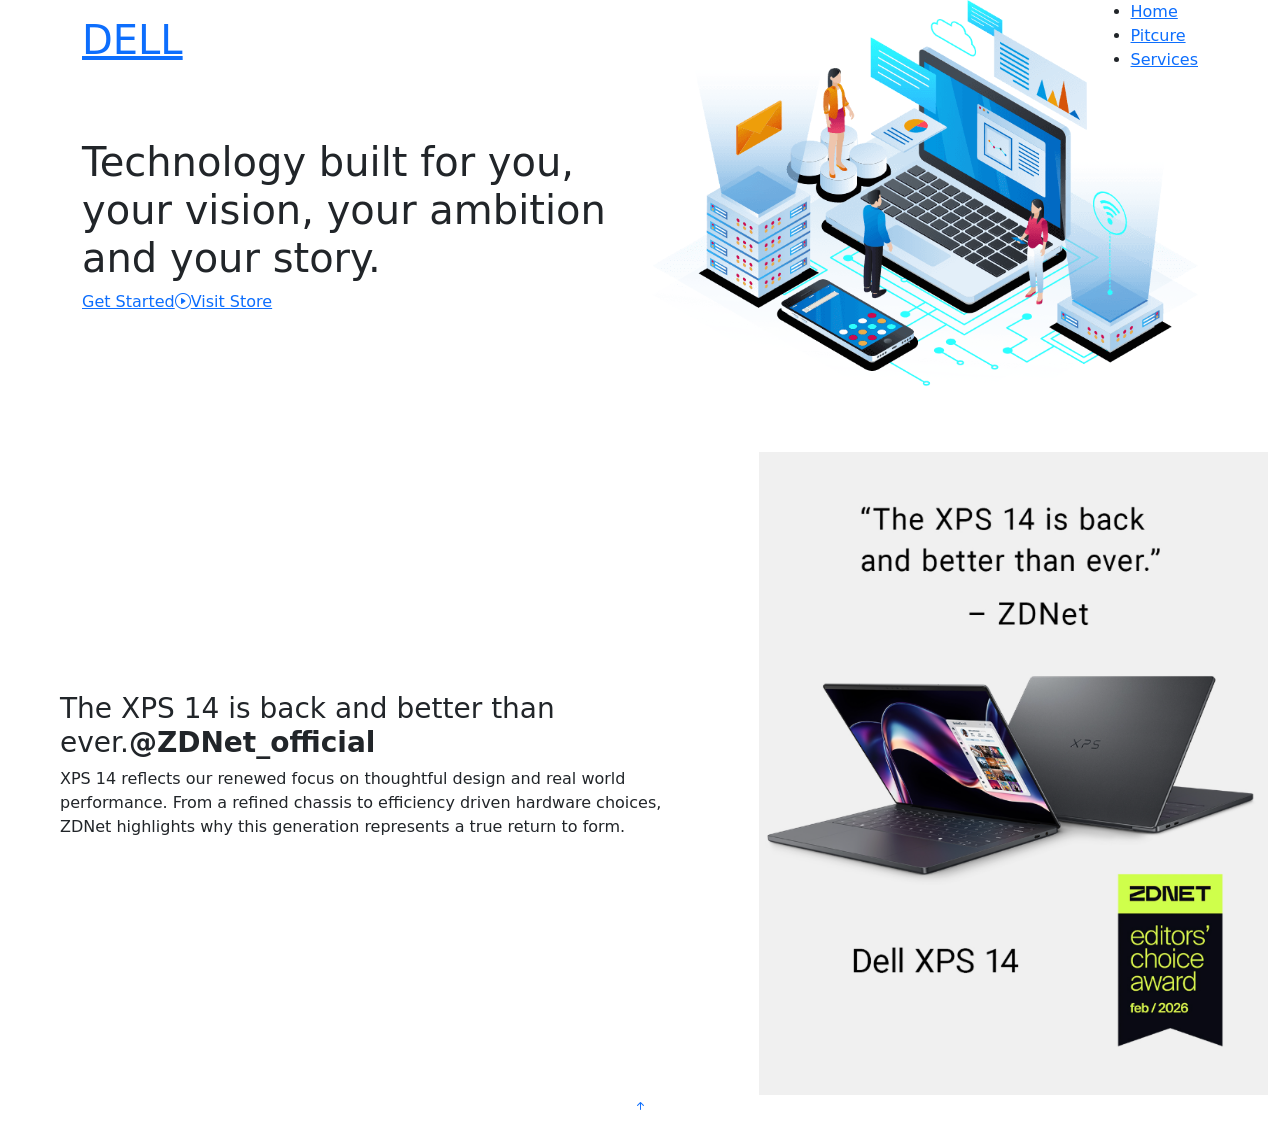
==== pertemuan5.html @ bae01caf "pertemuan 5" ====
<!DOCTYPE html>
<html lang="en">
  <head>
    <meta charset="utf-8" />
    <meta content="width=device-width, initial-scale=1.0" name="viewport" />
    <title>DELL</title>
    <meta name="description" content="" />
    <meta name="keywords" content="" />

    <!-- Favicons -->
    <link href="assets/img/favicon.png" rel="icon" />
    <link href="assets/img/apple-touch-icon.png" rel="apple-touch-icon" />

    <!-- Fonts -->
    <link href="https://fonts.googleapis.com" rel="preconnect" />
    <link href="https://fonts.gstatic.com" rel="preconnect" crossorigin />
    <link
      href="https://fonts.googleapis.com/css2?family=Open+Sans:ital,wght@0,300;0,400;0,500;0,600;0,700;0,800;1,300;1,400;1,500;1,600;1,700;1,800&family=Poppins:ital,wght@0,100;0,200;0,300;0,400;0,500;0,600;0,700;0,800;0,900;1,100;1,200;1,300;1,400;1,500;1,600;1,700;1,800;1,900&family=Jost:ital,wght@0,100;0,200;0,300;0,400;0,500;0,600;0,700;0,800;0,900;1,100;1,200;1,300;1,400;1,500;1,600;1,700;1,800;1,900&display=swap"
      rel="stylesheet"
    />

    <!-- Vendor CSS Files -->
    <link
      href="assets/vendor/bootstrap/css/bootstrap.min.css"
      rel="stylesheet"
    />
    <link
      href="assets/vendor/bootstrap-icons/bootstrap-icons.css"
      rel="stylesheet"
    />
    <link href="assets/vendor/aos/aos.css" rel="stylesheet" />
    <link
      href="assets/vendor/glightbox/css/glightbox.min.css"
      rel="stylesheet"
    />
    <link href="assets/vendor/swiper/swiper-bundle.min.css" rel="stylesheet" />

    <!-- Main CSS File -->
    <link href="assets/css/main.css" rel="stylesheet" />

    <!-- =======================================================
    * Template Name: Arsha
    * Template URL: https://bootstrapmade.com/arsha-free-bootstrap-html-template-corporate/
    * Updated: Feb 22 2025 with Bootstrap v5.3.3
    * Author: BootstrapMade.com
    * License: https://bootstrapmade.com/license/
    ======================================================== -->
  </head>

  <body class="index-page">
    <header id="header" class="header d-flex align-items-center fixed-top">
      <div
        class="container-fluid container-xl position-relative d-flex align-items-center"
      >
        <a href="index.html" class="logo d-flex align-items-center me-auto">
          <!-- Uncomment the line below if you also wish to use an image logo -->
          <!-- <img src="assets/img/logo.webp" alt=""> -->
          <h1 class="sitename">DELL</h1>
        </a>

        <nav id="navmenu" class="navmenu">
          <ul>
            <li><a href="pertemuan5.html" class="active">Home</a></li>
            <li><a href="#why-us">Pitcure</a></li>
            <li><a href="#services">Services</a></li>
          </ul>
          <i class="mobile-nav-toggle d-xl-none bi bi-list"></i>
        </nav>
      </div>
    </header>

    <main class="main">
      <!-- Hero Section -->
      <section id="hero" class="hero section dark-background">
        <div class="container">
          <div class="row gy-4">
            <div
              class="col-lg-6 order-2 order-lg-1 d-flex flex-column justify-content-center"
              data-aos="zoom-out"
            >
              <h1>
                Technology built for you, your vision, your ambition and your
                story.
              </h1>
              <div class="d-flex">
                <a href="#about" class="btn-get-started">Get Started</a>
                <a
                  href="https://www.youtube.com/watch?v=Y7f98aduVJ8"
                  class="glightbox btn-watch-video d-flex align-items-center"
                  ><i class="bi bi-play-circle"></i><span>Visit Store</span></a
                >
              </div>
            </div>
            <div
              class="col-lg-6 order-1 order-lg-2 hero-img"
              data-aos="zoom-out"
              data-aos-delay="200"
            >
              <img
                src="assets/img/hero-img.png"
                class="img-fluid animated"
                alt=""
              />
            </div>
          </div>
        </div>
      </section>
      <!-- /Hero Section -->
      <!-- Why Us Section -->
      <section
        id="why-us"
        class="section why-us light-background"
        data-builder="section"
      >
        <div class="container-fluid">
          <div class="row gy-4">
            <div
              class="col-lg-7 d-flex flex-column justify-content-center order-2 order-lg-1"
            >
              <div
                class="content px-xl-5"
                data-aos="fade-up"
                data-aos-delay="100"
              >
                <h3>
                  <span>The XPS 14 is back and better than ever.</span
                  ><strong>@ZDNet_official</strong>
                </h3>
                <p>
                  XPS 14 reflects our renewed focus on thoughtful design and
                  real world performance. From a refined chassis to efficiency
                  driven hardware choices, ZDNet highlights why this generation
                  represents a true return to form.
                </p>
              </div>
            </div>
            <div class="col-lg-5 order-1 order-lg-2 why-us-img">
              <img
                src="image.png"
                class="img-fluid"
                alt=""
                data-aos="zoom-in"
                data-aos-delay="100"
              />
            </div>
          </div>
        </div>
      </section>
      <!-- /Why Us Section -->
    </main>
    <!-- Scroll Top -->
    <a
      href="#"
      id="scroll-top"
      class="scroll-top d-flex align-items-center justify-content-center"
      ><i class="bi bi-arrow-up-short"></i
    ></a>

    <!-- Preloader -->
    <div id="preloader"></div>

    <!-- Vendor JS Files -->
    <script src="assets/vendor/bootstrap/js/bootstrap.bundle.min.js"></script>
    <script src="assets/vendor/php-email-form/validate.js"></script>
    <script src="assets/vendor/aos/aos.js"></script>
    <script src="assets/vendor/glightbox/js/glightbox.min.js"></script>
    <script src="assets/vendor/swiper/swiper-bundle.min.js"></script>
    <script src="assets/vendor/waypoints/noframework.waypoints.js"></script>
    <script src="assets/vendor/imagesloaded/imagesloaded.pkgd.min.js"></script>
    <script src="assets/vendor/isotope-layout/isotope.pkgd.min.js"></script>

    <!-- Main JS File -->
    <script src="assets/js/main.js"></script>
  </body>
</html>
---- assets/css/main.css ----
/**
* Template Name: Arsha
* Template URL: https://bootstrapmade.com/arsha-free-bootstrap-html-template-corporate/
* Updated: Feb 22 2025 with Bootstrap v5.3.3
* Author: BootstrapMade.com
* License: https://bootstrapmade.com/license/
*/

/*--------------------------------------------------------------
# Font & Color Variables
# Help: https://bootstrapmade.com/color-system/
--------------------------------------------------------------*/
/* Fonts */
:root {
  --default-font: "Open Sans",  system-ui, -apple-system, "Segoe UI", Roboto, "Helvetica Neue", Arial, "Noto Sans", "Liberation Sans", sans-serif, "Apple Color Emoji", "Segoe UI Emoji", "Segoe UI Symbol", "Noto Color Emoji";
  --heading-font: "Jost",  sans-serif;
  --nav-font: "Poppins",  sans-serif;
}

/* Global Colors - The following color variables are used throughout the website. Updating them here will change the color scheme of the entire website */
:root { 
  --background-color: #ffffff; /* Background color for the entire website, including individual sections */
  --default-color: #444444; /* Default color used for the majority of the text content across the entire website */
  --heading-color: #37517e; /* Color for headings, subheadings and title throughout the website */
  --accent-color: #47b2e4; /* Accent color that represents your brand on the website. It's used for buttons, links, and other elements that need to stand out */
  --surface-color: #ffffff; /* The surface color is used as a background of boxed elements within sections, such as cards, icon boxes, or other elements that require a visual separation from the global background. */
  --contrast-color: #ffffff; /* Contrast color for text, ensuring readability against backgrounds of accent, heading, or default colors. */
}

/* Nav Menu Colors - The following color variables are used specifically for the navigation menu. They are separate from the global colors to allow for more customization options */
:root {
  --nav-color: #ffffff;  /* The default color of the main navmenu links */
  --nav-hover-color: #47b2e4; /* Applied to main navmenu links when they are hovered over or active */
  --nav-mobile-background-color: #ffffff; /* Used as the background color for mobile navigation menu */
  --nav-dropdown-background-color: #ffffff; /* Used as the background color for dropdown items that appear when hovering over primary navigation items */
  --nav-dropdown-color: #444444; /* Used for navigation links of the dropdown items in the navigation menu. */
  --nav-dropdown-hover-color: #47b2e4; /* Similar to --nav-hover-color, this color is applied to dropdown navigation links when they are hovered over. */
}

/* Color Presets - These classes override global colors when applied to any section or element, providing reuse of the sam color scheme. */

.light-background {
  --background-color: #f5f6f8;
  --surface-color: #ffffff;
}

.dark-background {
  --background-color: #37517e;
  --default-color: #ffffff;
  --heading-color: #ffffff;
  --surface-color: #4668a2;
  --contrast-color: #ffffff;
}

/* Smooth scroll */
:root {
  scroll-behavior: smooth;
}

/*--------------------------------------------------------------
# General Styling & Shared Classes
--------------------------------------------------------------*/
body {
  color: var(--default-color);
  background-color: var(--background-color);
  font-family: var(--default-font);
}

a {
  color: var(--accent-color);
  text-decoration: none;
  transition: 0.3s;
}

a:hover {
  color: color-mix(in srgb, var(--accent-color), transparent 25%);
  text-decoration: none;
}

h1,
h2,
h3,
h4,
h5,
h6 {
  color: var(--heading-color);
  font-family: var(--heading-font);
}

/* PHP Email Form Messages
------------------------------*/
.php-email-form .error-message {
  display: none;
  background: #df1529;
  color: #ffffff;
  text-align: left;
  padding: 15px;
  margin-bottom: 24px;
  font-weight: 600;
}

.php-email-form .sent-message {
  display: none;
  color: #ffffff;
  background: #059652;
  text-align: center;
  padding: 15px;
  margin-bottom: 24px;
  font-weight: 600;
}

.php-email-form .loading {
  display: none;
  background: var(--surface-color);
  text-align: center;
  padding: 15px;
  margin-bottom: 24px;
}

.php-email-form .loading:before {
  content: "";
  display: inline-block;
  border-radius: 50%;
  width: 24px;
  height: 24px;
  margin: 0 10px -6px 0;
  border: 3px solid var(--accent-color);
  border-top-color: var(--surface-color);
  animation: php-email-form-loading 1s linear infinite;
}

@keyframes php-email-form-loading {
  0% {
    transform: rotate(0deg);
  }

  100% {
    transform: rotate(360deg);
  }
}

/*--------------------------------------------------------------
# Global Header
--------------------------------------------------------------*/
.header {
  --background-color: #3d4d6a;
  --heading-color: #ffffff;
  color: var(--default-color);
  background-color: var(--background-color);
  padding: 15px 0;
  transition: all 0.5s;
  z-index: 997;
}

.header .logo {
  line-height: 1;
}

.header .logo img {
  max-height: 36px;
  margin-right: 8px;
}

.header .logo h1 {
  font-size: 30px;
  margin: 0;
  font-weight: 500;
  color: var(--heading-color);
  letter-spacing: 2px;
  text-transform: uppercase;
}

.header .btn-getstarted,
.header .btn-getstarted:focus {
  color: var(--contrast-color);
  background: var(--accent-color);
  font-size: 14px;
  padding: 8px 25px;
  margin: 0 0 0 30px;
  border-radius: 50px;
  transition: 0.3s;
}

.header .btn-getstarted:hover,
.header .btn-getstarted:focus:hover {
  color: var(--contrast-color);
  background: color-mix(in srgb, var(--accent-color), transparent 15%);
}

@media (max-width: 1200px) {
  .header .logo {
    order: 1;
  }

  .header .btn-getstarted {
    order: 2;
    margin: 0 15px 0 0;
    padding: 6px 15px;
  }

  .header .navmenu {
    order: 3;
  }
}

/* Index Page Header
------------------------------*/
.index-page .header {
  --background-color: rgba(255, 255, 255, 0);
  --heading-color: #ffffff;
  --nav-color: #ffffff;
}

/* Index Page Header on Scroll
------------------------------*/
.index-page.scrolled .header {
  --background-color: rgba(40, 58, 90, 0.9);
}

/*--------------------------------------------------------------
# Navigation Menu
--------------------------------------------------------------*/
/* Desktop Navigation */
@media (min-width: 1200px) {
  .navmenu {
    padding: 0;
  }

  .navmenu ul {
    margin: 0;
    padding: 0;
    display: flex;
    list-style: none;
    align-items: center;
  }

  .navmenu li {
    position: relative;
  }

  .navmenu a,
  .navmenu a:focus {
    color: var(--nav-color);
    padding: 18px 15px;
    font-size: 15px;
    font-family: var(--nav-font);
    font-weight: 400;
    display: flex;
    align-items: center;
    justify-content: space-between;
    white-space: nowrap;
    transition: 0.3s;
  }

  .navmenu a i,
  .navmenu a:focus i {
    font-size: 12px;
    line-height: 0;
    margin-left: 5px;
    transition: 0.3s;
  }

  .navmenu li:last-child a {
    padding-right: 0;
  }

  .navmenu li:hover>a,
  .navmenu .active,
  .navmenu .active:focus {
    color: var(--nav-hover-color);
  }

  .navmenu .dropdown ul {
    margin: 0;
    padding: 10px 0;
    background: var(--nav-dropdown-background-color);
    display: block;
    position: absolute;
    visibility: hidden;
    left: 14px;
    top: 130%;
    opacity: 0;
    transition: 0.3s;
    border-radius: 4px;
    z-index: 99;
    box-shadow: 0px 0px 30px rgba(0, 0, 0, 0.1);
  }

  .navmenu .dropdown ul li {
    min-width: 200px;
  }

  .navmenu .dropdown ul a {
    padding: 10px 20px;
    font-size: 15px;
    text-transform: none;
    color: var(--nav-dropdown-color);
  }

  .navmenu .dropdown ul a i {
    font-size: 12px;
  }

  .navmenu .dropdown ul a:hover,
  .navmenu .dropdown ul .active:hover,
  .navmenu .dropdown ul li:hover>a {
    color: var(--nav-dropdown-hover-color);
  }

  .navmenu .dropdown:hover>ul {
    opacity: 1;
    top: 100%;
    visibility: visible;
  }

  .navmenu .dropdown .dropdown ul {
    top: 0;
    left: -90%;
    visibility: hidden;
  }

  .navmenu .dropdown .dropdown:hover>ul {
    opacity: 1;
    top: 0;
    left: -100%;
    visibility: visible;
  }

  .navmenu .megamenu {
    position: static;
  }

  .navmenu .megamenu ul {
    margin: 0;
    padding: 10px;
    background: var(--nav-dropdown-background-color);
    box-shadow: 0px 0px 20px rgba(0, 0, 0, 0.1);
    position: absolute;
    top: 130%;
    left: 0;
    right: 0;
    visibility: hidden;
    opacity: 0;
    display: flex;
    transition: 0.3s;
    border-radius: 4px;
    z-index: 99;
  }

  .navmenu .megamenu ul li {
    flex: 1;
  }

  .navmenu .megamenu ul li a,
  .navmenu .megamenu ul li:hover>a {
    padding: 10px 20px;
    font-size: 15px;
    color: var(--nav-dropdown-color);
  }

  .navmenu .megamenu ul li a:hover,
  .navmenu .megamenu ul li .active,
  .navmenu .megamenu ul li .active:hover {
    color: var(--nav-dropdown-hover-color);
  }

  .navmenu .megamenu:hover>ul {
    opacity: 1;
    top: 100%;
    visibility: visible;
  }

  .navmenu .dd-box-shadow {
    box-shadow: 0px 0px 30px rgba(0, 0, 0, 0.1);
  }
}

/* Mobile Navigation */
@media (max-width: 1199px) {
  .mobile-nav-toggle {
    color: var(--nav-color);
    font-size: 28px;
    line-height: 0;
    margin-right: 10px;
    cursor: pointer;
    transition: color 0.3s;
  }

  .navmenu {
    padding: 0;
    z-index: 9997;
  }

  .navmenu ul {
    display: none;
    list-style: none;
    position: absolute;
    inset: 60px 20px 20px 20px;
    padding: 10px 0;
    margin: 0;
    border-radius: 6px;
    background-color: var(--nav-mobile-background-color);
    overflow-y: auto;
    transition: 0.3s;
    z-index: 9998;
    box-shadow: 0px 0px 30px rgba(0, 0, 0, 0.1);
  }

  .navmenu a,
  .navmenu a:focus {
    color: var(--nav-dropdown-color);
    padding: 10px 20px;
    font-family: var(--nav-font);
    font-size: 17px;
    font-weight: 500;
    display: flex;
    align-items: center;
    justify-content: space-between;
    white-space: nowrap;
    transition: 0.3s;
  }

  .navmenu a i,
  .navmenu a:focus i {
    font-size: 12px;
    line-height: 0;
    margin-left: 5px;
    width: 30px;
    height: 30px;
    display: flex;
    align-items: center;
    justify-content: center;
    border-radius: 50%;
    transition: 0.3s;
    background-color: color-mix(in srgb, var(--accent-color), transparent 90%);
  }

  .navmenu a i:hover,
  .navmenu a:focus i:hover {
    background-color: var(--accent-color);
    color: var(--contrast-color);
  }

  .navmenu a:hover,
  .navmenu .active,
  .navmenu .active:focus {
    color: var(--nav-dropdown-hover-color);
  }

  .navmenu .active i,
  .navmenu .active:focus i {
    background-color: var(--accent-color);
    color: var(--contrast-color);
    transform: rotate(180deg);
  }

  .navmenu .dropdown ul {
    position: static;
    display: none;
    z-index: 99;
    padding: 10px 0;
    margin: 10px 20px;
    background-color: var(--nav-dropdown-background-color);
    border: 1px solid color-mix(in srgb, var(--default-color), transparent 90%);
    box-shadow: none;
    transition: all 0.5s ease-in-out;
  }

  .navmenu .dropdown ul ul {
    background-color: rgba(33, 37, 41, 0.1);
  }

  .navmenu .dropdown>.dropdown-active {
    display: block;
    background-color: rgba(33, 37, 41, 0.03);
  }

  .mobile-nav-active {
    overflow: hidden;
  }

  .mobile-nav-active .mobile-nav-toggle {
    color: #fff;
    position: absolute;
    font-size: 32px;
    top: 15px;
    right: 15px;
    margin-right: 0;
    z-index: 9999;
  }

  .mobile-nav-active .navmenu {
    position: fixed;
    overflow: hidden;
    inset: 0;
    background: rgba(33, 37, 41, 0.8);
    transition: 0.3s;
  }

  .mobile-nav-active .navmenu>ul {
    display: block;
  }
}

/*--------------------------------------------------------------
# Global Footer
--------------------------------------------------------------*/
.footer {
  color: var(--default-color);
  background-color: var(--background-color);
  font-size: 14px;
  padding-bottom: 50px;
  position: relative;
}

.footer .footer-newsletter {
  background-color: color-mix(in srgb, var(--heading-color), transparent 95%);
  padding: 50px 0;
}

.footer .footer-newsletter h4 {
  font-size: 24px;
}

.footer .footer-newsletter .newsletter-form {
  margin-top: 30px;
  margin-bottom: 15px;
  padding: 6px 8px;
  position: relative;
  background-color: color-mix(in srgb, var(--background-color), transparent 50%);
  border: 1px solid color-mix(in srgb, var(--default-color), transparent 90%);
  box-shadow: 0px 2px 25px rgba(0, 0, 0, 0.1);
  display: flex;
  transition: 0.3s;
  border-radius: 50px;
}

.footer .footer-newsletter .newsletter-form:focus-within {
  border-color: var(--accent-color);
}

.footer .footer-newsletter .newsletter-form input[type=email] {
  border: 0;
  padding: 4px;
  width: 100%;
  background-color: color-mix(in srgb, var(--background-color), transparent 50%);
  color: var(--default-color);
}

.footer .footer-newsletter .newsletter-form input[type=email]:focus-visible {
  outline: none;
}

.footer .footer-newsletter .newsletter-form input[type=submit] {
  border: 0;
  font-size: 16px;
  padding: 0 20px;
  margin: -7px -8px -7px 0;
  background: var(--accent-color);
  color: var(--contrast-color);
  transition: 0.3s;
  border-radius: 50px;
}

.footer .footer-newsletter .newsletter-form input[type=submit]:hover {
  background: color-mix(in srgb, var(--accent-color), transparent 20%);
}

.footer .footer-top {
  padding-top: 50px;
}

.footer .social-links a {
  display: flex;
  align-items: center;
  justify-content: center;
  width: 40px;
  height: 40px;
  border-radius: 50%;
  border: 1px solid color-mix(in srgb, var(--default-color), transparent 50%);
  font-size: 16px;
  color: color-mix(in srgb, var(--default-color), transparent 20%);
  margin-right: 10px;
  transition: 0.3s;
}

.footer .social-links a:hover {
  color: var(--accent-color);
  border-color: var(--accent-color);
}

.footer h4 {
  font-size: 16px;
  font-weight: bold;
  position: relative;
  padding-bottom: 12px;
}

.footer .footer-links {
  margin-bottom: 30px;
}

.footer .footer-links ul {
  list-style: none;
  padding: 0;
  margin: 0;
}

.footer .footer-links ul i {
  margin-right: 3px;
  font-size: 12px;
  line-height: 0;
  color: var(--accent-color);
}

.footer .footer-links ul li {
  padding: 10px 0;
  display: flex;
  align-items: center;
}

.footer .footer-links ul li:first-child {
  padding-top: 0;
}

.footer .footer-links ul a {
  display: inline-block;
  color: color-mix(in srgb, var(--default-color), transparent 20%);
  line-height: 1;
}

.footer .footer-links ul a:hover {
  color: var(--accent-color);
}

.footer .footer-about a {
  color: var(--heading-color);
  font-size: 28px;
  font-weight: 600;
  text-transform: uppercase;
  font-family: var(--heading-font);
}

.footer .footer-contact p {
  margin-bottom: 5px;
}

.footer .copyright {
  padding-top: 25px;
  padding-bottom: 25px;
  border-top: 1px solid color-mix(in srgb, var(--default-color), transparent 90%);
}

.footer .copyright p {
  margin-bottom: 0;
}

.footer .credits {
  margin-top: 6px;
  font-size: 13px;
}

/*--------------------------------------------------------------
# Preloader
--------------------------------------------------------------*/
#preloader {
  position: fixed;
  inset: 0;
  z-index: 999999;
  overflow: hidden;
  background: var(--background-color);
  transition: all 0.6s ease-out;
}

#preloader:before {
  content: "";
  position: fixed;
  top: calc(50% - 30px);
  left: calc(50% - 30px);
  border: 6px solid #ffffff;
  border-color: var(--accent-color) transparent var(--accent-color) transparent;
  border-radius: 50%;
  width: 60px;
  height: 60px;
  animation: animate-preloader 1.5s linear infinite;
}

@keyframes animate-preloader {
  0% {
    transform: rotate(0deg);
  }

  100% {
    transform: rotate(360deg);
  }
}

/*--------------------------------------------------------------
# Scroll Top Button
--------------------------------------------------------------*/
.scroll-top {
  position: fixed;
  visibility: hidden;
  opacity: 0;
  right: 15px;
  bottom: -15px;
  z-index: 99999;
  background-color: var(--accent-color);
  width: 44px;
  height: 44px;
  border-radius: 50px;
  transition: all 0.4s;
}

.scroll-top i {
  font-size: 24px;
  color: var(--contrast-color);
  line-height: 0;
}

.scroll-top:hover {
  background-color: color-mix(in srgb, var(--accent-color), transparent 20%);
  color: var(--contrast-color);
}

.scroll-top.active {
  visibility: visible;
  opacity: 1;
  bottom: 15px;
}

/*--------------------------------------------------------------
# Disable aos animation delay on mobile devices
--------------------------------------------------------------*/
@media screen and (max-width: 768px) {
  [data-aos-delay] {
    transition-delay: 0 !important;
  }
}

/*--------------------------------------------------------------
# Global Page Titles & Breadcrumbs
--------------------------------------------------------------*/
.page-title {
  --background-color: color-mix(in srgb, var(--default-color), transparent 96%);
  color: var(--default-color);
  background-color: var(--background-color);
  padding: 20px 0;
  position: relative;
}

.page-title h1 {
  font-size: 28px;
  font-weight: 700;
  margin: 0;
}

.page-title .breadcrumbs ol {
  display: flex;
  flex-wrap: wrap;
  list-style: none;
  padding: 0 0 10px 0;
  margin: 0;
  font-size: 14px;
}

.page-title .breadcrumbs ol li+li {
  padding-left: 10px;
}

.page-title .breadcrumbs ol li+li::before {
  content: "/";
  display: inline-block;
  padding-right: 10px;
  color: color-mix(in srgb, var(--default-color), transparent 70%);
}

/*--------------------------------------------------------------
# Global Sections
--------------------------------------------------------------*/
section,
.section {
  color: var(--default-color);
  background-color: var(--background-color);
  padding: 60px 0;
  scroll-margin-top: 88px;
  overflow: clip;
}

@media (max-width: 1199px) {

  section,
  .section {
    scroll-margin-top: 66px;
  }
}

/*--------------------------------------------------------------
# Global Section Titles
--------------------------------------------------------------*/
.section-title {
  text-align: center;
  padding-bottom: 60px;
  position: relative;
}

.section-title h2 {
  font-size: 32px;
  font-weight: 700;
  margin-bottom: 20px;
  padding-bottom: 20px;
  text-transform: uppercase;
  position: relative;
}

.section-title h2:before {
  content: "";
  position: absolute;
  display: block;
  width: 160px;
  height: 1px;
  background: color-mix(in srgb, var(--default-color), transparent 60%);
  left: 0;
  right: 0;
  bottom: 1px;
  margin: auto;
}

.section-title h2::after {
  content: "";
  position: absolute;
  display: block;
  width: 60px;
  height: 3px;
  background: var(--accent-color);
  left: 0;
  right: 0;
  bottom: 0;
  margin: auto;
}

.section-title p {
  margin-bottom: 0;
}

/*--------------------------------------------------------------
# Hero Section
--------------------------------------------------------------*/
.hero {
  width: 100%;
  min-height: 80vh;
  position: relative;
  padding: 120px 0 60px 0;
  display: flex;
  align-items: center;
}

.hero h1 {
  margin: 0;
  font-size: 48px;
  font-weight: 700;
  line-height: 56px;
}

.hero p {
  color: color-mix(in srgb, var(--default-color), transparent 30%);
  margin: 5px 0 30px 0;
  font-size: 22px;
  line-height: 1.3;
  font-weight: 600;
}

.hero .btn-get-started {
  color: var(--contrast-color);
  background: var(--accent-color);
  font-family: var(--heading-font);
  font-weight: 500;
  font-size: 15px;
  letter-spacing: 1px;
  display: inline-block;
  padding: 10px 28px 12px 28px;
  border-radius: 50px;
  transition: 0.5s;
}

.hero .btn-get-started:hover {
  color: var(--contrast-color);
  background: color-mix(in srgb, var(--accent-color), transparent 15%);
}

.hero .btn-watch-video {
  font-size: 16px;
  transition: 0.5s;
  margin-left: 25px;
  color: var(--default-color);
  font-weight: 600;
}

.hero .btn-watch-video i {
  color: var(--contrast-color);
  font-size: 32px;
  transition: 0.3s;
  line-height: 0;
  margin-right: 8px;
}

.hero .btn-watch-video:hover {
  color: var(--accent-color);
}

.hero .btn-watch-video:hover i {
  color: color-mix(in srgb, var(--accent-color), transparent 15%);
}

.hero .animated {
  animation: up-down 2s ease-in-out infinite alternate-reverse both;
}

@media (max-width: 640px) {
  .hero h1 {
    font-size: 28px;
    line-height: 36px;
  }

  .hero p {
    font-size: 18px;
    line-height: 24px;
    margin-bottom: 30px;
  }

  .hero .btn-get-started,
  .hero .btn-watch-video {
    font-size: 13px;
  }
}

@keyframes up-down {
  0% {
    transform: translateY(10px);
  }

  100% {
    transform: translateY(-10px);
  }
}

/*--------------------------------------------------------------
# Clients Section
--------------------------------------------------------------*/
.clients {
  padding: 12px 0;
}

.clients .swiper {
  padding: 10px 0;
}

.clients .swiper-wrapper {
  height: auto;
}

.clients .swiper-slide img {
  transition: 0.3s;
  padding: 0 10px;
}

.clients .swiper-slide img:hover {
  transform: scale(1.1);
}

/*--------------------------------------------------------------
# About Section
--------------------------------------------------------------*/
.about ul {
  list-style: none;
  padding: 0;
}

.about ul li {
  padding-bottom: 5px;
  display: flex;
  align-items: center;
}

.about ul i {
  font-size: 20px;
  padding-right: 4px;
  color: var(--accent-color);
}

.about .read-more {
  color: var(--accent-color);
  font-family: var(--heading-font);
  font-weight: 500;
  font-size: 16px;
  letter-spacing: 1px;
  padding: 8px 28px;
  border-radius: 5px;
  transition: 0.3s;
  display: inline-flex;
  align-items: center;
  justify-content: center;
  border: 2px solid var(--accent-color);
}

.about .read-more i {
  font-size: 18px;
  margin-left: 5px;
  line-height: 0;
  transition: 0.3s;
}

.about .read-more:hover {
  background: var(--accent-color);
  color: var(--contrast-color);
}

.about .read-more:hover i {
  transform: translate(5px, 0);
}

/*--------------------------------------------------------------
# Why Us Section
--------------------------------------------------------------*/
.why-us {
  padding: 30px 0;
}

.why-us .content h3 {
  font-weight: 400;
  font-size: 34px;
}

.why-us .content p {
  color: color-mix(in srgb, var(--default-color), transparent 30%);
}

.why-us .faq-container .faq-item {
  background-color: var(--surface-color);
  position: relative;
  padding: 20px;
  margin-bottom: 20px;
  box-shadow: 0px 5px 25px 0px rgba(0, 0, 0, 0.1);
  overflow: hidden;
}

.why-us .faq-container .faq-item:last-child {
  margin-bottom: 0;
}

.why-us .faq-container .faq-item h3 {
  font-weight: 500;
  font-size: 17px;
  line-height: 24px;
  margin: 0 30px 0 0;
  transition: 0.3s;
  cursor: pointer;
}

.why-us .faq-container .faq-item h3 span {
  color: var(--accent-color);
  padding-right: 5px;
  font-weight: 600;
}

.why-us .faq-container .faq-item h3:hover {
  color: var(--accent-color);
}

.why-us .faq-container .faq-item .faq-content {
  display: grid;
  grid-template-rows: 0fr;
  transition: 0.3s ease-in-out;
  visibility: hidden;
  opacity: 0;
}

.why-us .faq-container .faq-item .faq-content p {
  margin-bottom: 0;
  overflow: hidden;
}

.why-us .faq-container .faq-item .faq-icon {
  position: absolute;
  top: 22px;
  left: 20px;
  font-size: 22px;
  line-height: 0;
  transition: 0.3s;
  color: var(--accent-color);
}

.why-us .faq-container .faq-item .faq-toggle {
  position: absolute;
  top: 20px;
  right: 20px;
  font-size: 16px;
  line-height: 0;
  transition: 0.3s;
  cursor: pointer;
}

.why-us .faq-container .faq-item .faq-toggle:hover {
  color: var(--accent-color);
}

.why-us .faq-container .faq-active h3 {
  color: var(--accent-color);
}

.why-us .faq-container .faq-active .faq-content {
  grid-template-rows: 1fr;
  visibility: visible;
  opacity: 1;
  padding-top: 10px;
}

.why-us .faq-container .faq-active .faq-toggle {
  transform: rotate(90deg);
  color: var(--accent-color);
}

.why-us .why-us-img {
  display: flex;
  align-items: center;
  justify-content: center;
}

.why-us .why-us-img img {
  max-height: 70%;
}

/*--------------------------------------------------------------
# Skills Section
--------------------------------------------------------------*/
.skills .content h3 {
  font-size: 2rem;
  font-weight: 700;
}

.skills .content p {
  color: color-mix(in srgb, var(--default-color), transparent 30%);
}

.skills .content p:last-child {
  margin-bottom: 0;
}

.skills .content ul {
  list-style: none;
  padding: 0;
}

.skills .content ul li {
  padding-bottom: 10px;
}

.skills .progress {
  height: 60px;
  display: block;
  background: none;
  border-radius: 0;
}

.skills .progress .skill {
  color: var(--default-color);
  padding: 0;
  margin: 0 0 6px 0;
  text-transform: uppercase;
  display: block;
  font-weight: 600;
  font-family: var(--heading-font);
}

.skills .progress .skill .val {
  float: right;
  font-style: normal;
}

.skills .progress-bar-wrap {
  background: color-mix(in srgb, var(--heading-color), transparent 90%);
  height: 10px;
}

.skills .progress-bar {
  width: 1px;
  height: 10px;
  transition: 0.9s;
  background-color: var(--heading-color);
}

/*--------------------------------------------------------------
# Services Section
--------------------------------------------------------------*/
.services .service-item {
  background-color: var(--surface-color);
  box-shadow: 0px 5px 90px 0px rgba(0, 0, 0, 0.1);
  padding: 50px 30px;
  transition: all ease-in-out 0.4s;
  height: 100%;
}

.services .service-item .icon {
  margin-bottom: 10px;
}

.services .service-item .icon i {
  color: var(--accent-color);
  font-size: 36px;
  transition: 0.3s;
}

.services .service-item h4 {
  font-weight: 700;
  margin-bottom: 15px;
  font-size: 20px;
}

.services .service-item h4 a {
  color: var(--heading-color);
  transition: ease-in-out 0.3s;
}

.services .service-item p {
  line-height: 24px;
  font-size: 14px;
  margin-bottom: 0;
}

.services .service-item:hover {
  transform: translateY(-10px);
}

.services .service-item:hover h4 a {
  color: var(--accent-color);
}

/*--------------------------------------------------------------
# Work Process Section
--------------------------------------------------------------*/
.work-process .steps-item {
  background: var(--surface-color);
  border-radius: 20px;
  height: 100%;
  transition: all 0.3s ease-in-out;
  box-shadow: 0 5px 20px color-mix(in srgb, var(--default-color), transparent 92%);
}

.work-process .steps-item .steps-image {
  border-radius: 20px 20px 0 0;
  overflow: hidden;
}

.work-process .steps-item:hover {
  transform: translateY(-10px);
  box-shadow: 0 15px 30px color-mix(in srgb, var(--accent-color), transparent 85%);
}

.work-process .steps-item:hover .steps-number {
  background: var(--accent-color);
  color: var(--contrast-color);
}

.work-process .steps-item:hover .steps-image img {
  transform: scale(1.1);
}

.work-process .steps-image {
  position: relative;
  height: 280px;
}

.work-process .steps-image img {
  width: 100%;
  height: 100%;
  object-fit: cover;
  transition: transform 0.6s ease;
}

.work-process .steps-content {
  position: relative;
  padding: 40px 30px 30px;
}

.work-process .steps-content .steps-number {
  position: absolute;
  left: 30px;
  top: -30px;
  width: 60px;
  height: 60px;
  background: var(--accent-color);
  color: var(--contrast-color);
  border-radius: 50%;
  font-family: var(--heading-font);
  font-size: 24px;
  font-weight: 700;
  display: flex;
  align-items: center;
  justify-content: center;
  transition: all 0.3s ease-in-out;
}

.work-process .steps-content h3 {
  font-size: 24px;
  font-weight: 700;
  margin-bottom: 15px;
}

.work-process .steps-content p {
  font-size: 15px;
  color: color-mix(in srgb, var(--default-color), transparent 20%);
  margin-bottom: 25px;
}

.work-process .steps-features .feature-item {
  display: flex;
  align-items: center;
  margin-bottom: 12px;
}

.work-process .steps-features .feature-item:last-child {
  margin-bottom: 0;
}

.work-process .steps-features .feature-item i {
  color: var(--accent-color);
  font-size: 18px;
  margin-right: 10px;
}

.work-process .steps-features .feature-item span {
  font-size: 14px;
  color: color-mix(in srgb, var(--default-color), transparent 15%);
}

@media (max-width: 1199px) {
  .work-process .steps-image {
    height: 240px;
  }

  .work-process .steps-content {
    padding: 35px 25px 25px;
  }

  .work-process .steps-content h3 {
    font-size: 22px;
  }
}

@media (max-width: 991px) {
  .work-process .steps-item {
    margin-bottom: 30px;
  }

  .work-process .steps-image {
    height: 220px;
  }

  .work-process .steps-content {
    padding: 30px 20px 20px;
  }

  .work-process .steps-content .steps-number {
    width: 50px;
    height: 50px;
    font-size: 20px;
    left: 25px;
    top: -25px;
  }

  .work-process .steps-content h3 {
    font-size: 20px;
    margin-bottom: 12px;
  }

  .work-process .steps-content p {
    font-size: 14px;
    margin-bottom: 20px;
  }
}

/*--------------------------------------------------------------
# Call To Action Section
--------------------------------------------------------------*/
.call-to-action {
  padding: 120px 0;
  position: relative;
  clip-path: inset(0);
}

.call-to-action img {
  position: fixed;
  top: 0;
  left: 0;
  display: block;
  width: 100%;
  height: 100%;
  object-fit: cover;
  z-index: 1;
}

.call-to-action:before {
  content: "";
  background: color-mix(in srgb, var(--background-color), transparent 35%);
  position: absolute;
  inset: 0;
  z-index: 2;
}

.call-to-action .container {
  position: relative;
  z-index: 3;
}

.call-to-action h3 {
  color: var(--default-color);
  font-size: 28px;
  font-weight: 700;
}

.call-to-action p {
  color: var(--default-color);
}

.call-to-action .cta-btn {
  font-family: var(--heading-font);
  font-weight: 500;
  font-size: 16px;
  letter-spacing: 1px;
  display: inline-block;
  padding: 12px 40px;
  border-radius: 50px;
  transition: 0.5s;
  margin: 10px;
  border: 2px solid var(--contrast-color);
  color: var(--contrast-color);
}

.call-to-action .cta-btn:hover {
  background: var(--accent-color);
  border: 2px solid var(--accent-color);
}

/*--------------------------------------------------------------
# Portfolio Section
--------------------------------------------------------------*/
.portfolio .portfolio-filters {
  padding: 0;
  margin: 0 auto 20px auto;
  list-style: none;
  text-align: center;
}

.portfolio .portfolio-filters li {
  cursor: pointer;
  display: inline-block;
  padding: 8px 20px 10px 20px;
  margin: 0;
  font-size: 15px;
  font-weight: 500;
  line-height: 1;
  margin-bottom: 5px;
  border-radius: 50px;
  transition: all 0.3s ease-in-out;
  font-family: var(--heading-font);
}

.portfolio .portfolio-filters li:hover,
.portfolio .portfolio-filters li.filter-active {
  color: var(--contrast-color);
  background-color: var(--accent-color);
}

.portfolio .portfolio-filters li:first-child {
  margin-left: 0;
}

.portfolio .portfolio-filters li:last-child {
  margin-right: 0;
}

@media (max-width: 575px) {
  .portfolio .portfolio-filters li {
    font-size: 14px;
    margin: 0 0 10px 0;
  }
}

.portfolio .portfolio-item {
  position: relative;
  overflow: hidden;
}

.portfolio .portfolio-item .portfolio-info {
  opacity: 0;
  position: absolute;
  left: 12px;
  right: 12px;
  bottom: -100%;
  z-index: 3;
  transition: all ease-in-out 0.5s;
  background: color-mix(in srgb, var(--background-color), transparent 10%);
  padding: 15px;
}

.portfolio .portfolio-item .portfolio-info h4 {
  font-size: 18px;
  font-weight: 600;
  padding-right: 50px;
}

.portfolio .portfolio-item .portfolio-info p {
  color: color-mix(in srgb, var(--default-color), transparent 30%);
  font-size: 14px;
  margin-bottom: 0;
  padding-right: 50px;
}

.portfolio .portfolio-item .portfolio-info .preview-link,
.portfolio .portfolio-item .portfolio-info .details-link {
  position: absolute;
  right: 50px;
  font-size: 24px;
  top: calc(50% - 14px);
  color: color-mix(in srgb, var(--default-color), transparent 30%);
  transition: 0.3s;
  line-height: 0;
}

.portfolio .portfolio-item .portfolio-info .preview-link:hover,
.portfolio .portfolio-item .portfolio-info .details-link:hover {
  color: var(--accent-color);
}

.portfolio .portfolio-item .portfolio-info .details-link {
  right: 14px;
  font-size: 28px;
}

.portfolio .portfolio-item:hover .portfolio-info {
  opacity: 1;
  bottom: 0;
}

/*--------------------------------------------------------------
# Team Section
--------------------------------------------------------------*/
.team .team-member {
  background-color: var(--surface-color);
  box-shadow: 0px 2px 15px rgba(0, 0, 0, 0.1);
  position: relative;
  border-radius: 5px;
  transition: 0.5s;
  padding: 30px;
  height: 100%;
}

@media (max-width: 468px) {
  .team .team-member {
    flex-direction: column;
    justify-content: center !important;
    align-items: center !important;
  }
}

.team .team-member .pic {
  overflow: hidden;
  width: 150px;
  border-radius: 50%;
  flex-shrink: 0;
}

.team .team-member .pic img {
  transition: ease-in-out 0.3s;
}

.team .team-member:hover {
  transform: translateY(-10px);
}

.team .team-member .member-info {
  padding-left: 30px;
}

@media (max-width: 468px) {
  .team .team-member .member-info {
    padding: 30px 0 0 0;
    text-align: center;
  }
}

.team .team-member h4 {
  font-weight: 700;
  margin-bottom: 5px;
  font-size: 20px;
}

.team .team-member span {
  display: block;
  font-size: 15px;
  padding-bottom: 10px;
  position: relative;
  font-weight: 500;
}

.team .team-member span::after {
  content: "";
  position: absolute;
  display: block;
  width: 50px;
  height: 1px;
  background: color-mix(in srgb, var(--default-color), transparent 85%);
  bottom: 0;
  left: 0;
}

@media (max-width: 468px) {
  .team .team-member span::after {
    left: calc(50% - 25px);
  }
}

.team .team-member p {
  margin: 10px 0 0 0;
  font-size: 14px;
}

.team .team-member .social {
  margin-top: 12px;
  display: flex;
  align-items: center;
  justify-content: start;
  width: 100%;
}

@media (max-width: 468px) {
  .team .team-member .social {
    justify-content: center;
  }
}

.team .team-member .social a {
  background: color-mix(in srgb, var(--default-color), transparent 94%);
  transition: ease-in-out 0.3s;
  display: flex;
  align-items: center;
  justify-content: center;
  border-radius: 50px;
  width: 36px;
  height: 36px;
}

.team .team-member .social a i {
  color: color-mix(in srgb, var(--default-color), transparent 20%);
  font-size: 16px;
  margin: 0 2px;
}

.team .team-member .social a:hover {
  background: var(--accent-color);
}

.team .team-member .social a:hover i {
  color: var(--contrast-color);
}

.team .team-member .social a+a {
  margin-left: 8px;
}

/*--------------------------------------------------------------
# Pricing Section
--------------------------------------------------------------*/
.pricing .pricing-item {
  background-color: var(--surface-color);
  box-shadow: 0 3px 20px -2px rgba(0, 0, 0, 0.1);
  border-top: 4px solid var(--background-color);
  padding: 60px 40px;
  height: 100%;
  border-radius: 5px;
}

.pricing h3 {
  font-weight: 600;
  margin-bottom: 15px;
  font-size: 20px;
}

.pricing h4 {
  color: var(--accent-color);
  font-size: 48px;
  font-weight: 400;
  font-family: var(--heading-font);
  margin-bottom: 0;
}

.pricing h4 sup {
  font-size: 28px;
}

.pricing h4 span {
  color: color-mix(in srgb, var(--default-color), transparent 50%);
  font-size: 18px;
}

.pricing ul {
  padding: 20px 0;
  list-style: none;
  color: color-mix(in srgb, var(--default-color), transparent 30%);
  text-align: left;
  line-height: 20px;
}

.pricing ul li {
  padding: 10px 0;
  display: flex;
  align-items: center;
}

.pricing ul i {
  color: #059652;
  font-size: 24px;
  padding-right: 3px;
}

.pricing ul .na {
  color: color-mix(in srgb, var(--default-color), transparent 60%);
}

.pricing ul .na i {
  color: color-mix(in srgb, var(--default-color), transparent 60%);
}

.pricing ul .na span {
  text-decoration: line-through;
}

.pricing .buy-btn {
  color: var(--accent-color);
  display: inline-block;
  padding: 8px 35px 10px 35px;
  border-radius: 50px;
  transition: none;
  font-size: 16px;
  font-weight: 500;
  font-family: var(--heading-font);
  transition: 0.3s;
  border: 1px solid var(--accent-color);
}

.pricing .buy-btn:hover {
  background: var(--accent-color);
  color: var(--contrast-color);
}

.pricing .featured {
  border-top-color: var(--accent-color);
}

.pricing .featured .buy-btn {
  background: var(--accent-color);
  color: var(--contrast-color);
}

@media (max-width: 992px) {
  .pricing .box {
    max-width: 60%;
    margin: 0 auto 30px auto;
  }
}

@media (max-width: 767px) {
  .pricing .box {
    max-width: 80%;
    margin: 0 auto 30px auto;
  }
}

@media (max-width: 420px) {
  .pricing .box {
    max-width: 100%;
    margin: 0 auto 30px auto;
  }
}

/*--------------------------------------------------------------
# Testimonials Section
--------------------------------------------------------------*/
.testimonials .section-header {
  margin-bottom: 40px;
}

.testimonials .testimonials-carousel,
.testimonials .testimonials-slider {
  overflow: hidden;
}

.testimonials .testimonial-item {
  text-align: center;
}

.testimonials .testimonial-item .testimonial-img {
  width: 120px;
  border-radius: 50%;
  border: 4px solid var(--background-color);
  margin: 0 auto;
}

.testimonials .testimonial-item h3 {
  font-size: 20px;
  font-weight: bold;
  margin: 10px 0 5px 0;
}

.testimonials .testimonial-item h4 {
  font-size: 14px;
  color: color-mix(in srgb, var(--default-color), transparent 40%);
  margin: 0 0 15px 0;
}

.testimonials .testimonial-item .stars {
  margin-bottom: 15px;
}

.testimonials .testimonial-item .stars i {
  color: #ffc107;
  margin: 0 1px;
}

.testimonials .testimonial-item .quote-icon-left,
.testimonials .testimonial-item .quote-icon-right {
  color: color-mix(in srgb, var(--accent-color), transparent 50%);
  font-size: 26px;
  line-height: 0;
}

.testimonials .testimonial-item .quote-icon-left {
  display: inline-block;
  left: -5px;
  position: relative;
}

.testimonials .testimonial-item .quote-icon-right {
  display: inline-block;
  right: -5px;
  position: relative;
  top: 10px;
  transform: scale(-1, -1);
}

.testimonials .testimonial-item p {
  font-style: italic;
  margin: 0 auto 15px auto;
}

.testimonials .swiper-wrapper {
  height: auto;
}

.testimonials .swiper-pagination {
  margin-top: 20px;
  position: relative;
}

.testimonials .swiper-pagination .swiper-pagination-bullet {
  width: 12px;
  height: 12px;
  opacity: 1;
  background-color: color-mix(in srgb, var(--default-color), transparent 85%);
}

.testimonials .swiper-pagination .swiper-pagination-bullet-active {
  background-color: var(--accent-color);
}

@media (min-width: 992px) {
  .testimonials .testimonial-item p {
    width: 80%;
  }
}

/*--------------------------------------------------------------
# Faq 2 Section
--------------------------------------------------------------*/
.faq-2 .faq-container {
  margin-top: 15px;
}

.faq-2 .faq-container .faq-item {
  background-color: var(--surface-color);
  position: relative;
  padding: 20px;
  margin-bottom: 20px;
  overflow: hidden;
}

.faq-2 .faq-container .faq-item:last-child {
  margin-bottom: 0;
}

.faq-2 .faq-container .faq-item h3 {
  font-weight: 600;
  font-size: 18px;
  line-height: 24px;
  margin: 0 30px 0 32px;
  transition: 0.3s;
  cursor: pointer;
}

.faq-2 .faq-container .faq-item h3 span {
  color: var(--accent-color);
  padding-right: 5px;
}

.faq-2 .faq-container .faq-item h3:hover {
  color: var(--accent-color);
}

.faq-2 .faq-container .faq-item .faq-content {
  display: grid;
  grid-template-rows: 0fr;
  transition: 0.3s ease-in-out;
  visibility: hidden;
  opacity: 0;
}

.faq-2 .faq-container .faq-item .faq-content p {
  margin-bottom: 0;
  overflow: hidden;
}

.faq-2 .faq-container .faq-item .faq-icon {
  position: absolute;
  top: 22px;
  left: 20px;
  font-size: 20px;
  line-height: 0;
  transition: 0.3s;
  color: var(--accent-color);
}

.faq-2 .faq-container .faq-item .faq-toggle {
  position: absolute;
  top: 20px;
  right: 20px;
  font-size: 16px;
  line-height: 0;
  transition: 0.3s;
  cursor: pointer;
}

.faq-2 .faq-container .faq-item .faq-toggle:hover {
  color: var(--accent-color);
}

.faq-2 .faq-container .faq-active h3 {
  color: var(--accent-color);
}

.faq-2 .faq-container .faq-active .faq-content {
  grid-template-rows: 1fr;
  visibility: visible;
  opacity: 1;
  padding-top: 10px;
}

.faq-2 .faq-container .faq-active .faq-toggle {
  transform: rotate(90deg);
  color: var(--accent-color);
}

/*--------------------------------------------------------------
# Subscribe Section
--------------------------------------------------------------*/
.subscribe .container {
  padding: 80px 80px 0 80px;
  background: color-mix(in srgb, var(--default-color), transparent 96%);
  border-radius: 15px;
}

@media (max-width: 992px) {
  .subscribe .container {
    padding: 60px 60px 0 60px;
  }
}

@media (max-width: 575px) {
  .subscribe .container {
    padding: 25px 15px 0 15px;
    border-radius: 0;
  }
}

.subscribe .cta-content h2 {
  font-size: 2.5rem;
  font-weight: 700;
  margin-bottom: 1rem;
}

.subscribe .cta-content p {
  font-size: 1.1rem;
  margin-bottom: 2rem;
}

.subscribe .cta-form .form-control {
  height: 50px;
  border-radius: 25px 0 0 25px;
  border: 1px solid var(--accent-color);
  padding-left: 20px;
}

.subscribe .cta-form .form-control:focus {
  box-shadow: none;
  border-color: var(--accent-color);
}

.subscribe .cta-form .btn {
  height: 50px;
  border-radius: 0 25px 25px 0;
  background-color: var(--accent-color);
  border-color: var(--accent-color);
  color: var(--contrast-color);
  padding: 0 30px;
  font-weight: 600;
  transition: all 0.3s ease;
}

.subscribe .cta-form .btn:hover {
  background-color: color-mix(in srgb, var(--accent-color), black 10%);
  border-color: color-mix(in srgb, var(--accent-color), black 10%);
}

@media (max-width: 575px) {
  .subscribe .cta-form .btn {
    padding: 0 15px;
  }
}

@media (max-width: 991px) {
  .subscribe .cta-content {
    text-align: center;
    margin-bottom: 2rem;
  }

  .subscribe .cta-image {
    text-align: center;
  }
}

/*--------------------------------------------------------------
# Recent Blog Postst Section
--------------------------------------------------------------*/
.recent-blog-postst .post-item {
  background: var(--surface-color);
  box-shadow: 0px 2px 20px rgba(0, 0, 0, 0.1);
  transition: 0.3s;
}

.recent-blog-postst .post-item .post-img img {
  transition: 0.5s;
}

.recent-blog-postst .post-item .post-date {
  position: absolute;
  right: 0;
  bottom: 0;
  background-color: var(--accent-color);
  color: var(--contrast-color);
  text-transform: uppercase;
  font-size: 13px;
  padding: 6px 12px;
  font-weight: 500;
}

.recent-blog-postst .post-item .post-content {
  padding: 30px;
}

.recent-blog-postst .post-item .post-title {
  color: var(--heading-color);
  font-size: 20px;
  font-weight: 700;
  transition: 0.3s;
  margin-bottom: 15px;
}

.recent-blog-postst .post-item .meta i {
  font-size: 16px;
  color: var(--accent-color);
}

.recent-blog-postst .post-item .meta span {
  font-size: 15px;
  color: color-mix(in srgb, var(--default-color), transparent 50%);
}

.recent-blog-postst .post-item hr {
  color: color-mix(in srgb, var(--default-color), transparent 80%);
  margin: 20px 0;
}

.recent-blog-postst .post-item .readmore {
  display: flex;
  align-items: center;
  font-weight: 600;
  line-height: 1;
  transition: 0.3s;
  color: color-mix(in srgb, var(--default-color), transparent 40%);
}

.recent-blog-postst .post-item .readmore i {
  line-height: 0;
  margin-left: 6px;
  font-size: 16px;
}

.recent-blog-postst .post-item:hover .post-title,
.recent-blog-postst .post-item:hover .readmore {
  color: var(--accent-color);
}

.recent-blog-postst .post-item:hover .post-img img {
  transform: scale(1.1);
}

/*--------------------------------------------------------------
# Contact Section
--------------------------------------------------------------*/
.contact .info-wrap {
  background-color: var(--surface-color);
  box-shadow: 0px 0px 20px rgba(0, 0, 0, 0.1);
  border-top: 3px solid var(--accent-color);
  border-bottom: 3px solid var(--accent-color);
  padding: 30px;
  height: 100%;
}

@media (max-width: 575px) {
  .contact .info-wrap {
    padding: 20px;
  }
}

.contact .info-item {
  margin-bottom: 40px;
}

.contact .info-item i {
  font-size: 20px;
  color: var(--accent-color);
  background: color-mix(in srgb, var(--accent-color), transparent 92%);
  width: 44px;
  height: 44px;
  display: flex;
  justify-content: center;
  align-items: center;
  border-radius: 50px;
  transition: all 0.3s ease-in-out;
  margin-right: 15px;
}

.contact .info-item h3 {
  padding: 0;
  font-size: 18px;
  font-weight: 700;
  margin-bottom: 5px;
}

.contact .info-item p {
  padding: 0;
  margin-bottom: 0;
  font-size: 14px;
}

.contact .info-item:hover i {
  background: var(--accent-color);
  color: var(--contrast-color);
}

.contact .php-email-form {
  background-color: var(--surface-color);
  height: 100%;
  padding: 30px;
  border-top: 3px solid var(--accent-color);
  border-bottom: 3px solid var(--accent-color);
  box-shadow: 0px 0px 20px rgba(0, 0, 0, 0.1);
}

@media (max-width: 575px) {
  .contact .php-email-form {
    padding: 20px;
  }
}

.contact .php-email-form input[type=text],
.contact .php-email-form input[type=email],
.contact .php-email-form textarea {
  font-size: 14px;
  padding: 10px 15px;
  box-shadow: none;
  border-radius: 0;
  color: var(--default-color);
  background-color: color-mix(in srgb, var(--background-color), transparent 50%);
  border-color: color-mix(in srgb, var(--default-color), transparent 80%);
}

.contact .php-email-form input[type=text]:focus,
.contact .php-email-form input[type=email]:focus,
.contact .php-email-form textarea:focus {
  border-color: var(--accent-color);
}

.contact .php-email-form input[type=text]::placeholder,
.contact .php-email-form input[type=email]::placeholder,
.contact .php-email-form textarea::placeholder {
  color: color-mix(in srgb, var(--default-color), transparent 70%);
}

.contact .php-email-form button[type=submit] {
  color: var(--contrast-color);
  background: var(--accent-color);
  border: 0;
  padding: 10px 30px;
  transition: 0.4s;
  border-radius: 50px;
}

.contact .php-email-form button[type=submit]:hover {
  background: color-mix(in srgb, var(--accent-color), transparent 25%);
}

/*--------------------------------------------------------------
# Portfolio Details Section
--------------------------------------------------------------*/
.portfolio-details .portfolio-details-slider img {
  width: 100%;
}

.portfolio-details .portfolio-details-slider .swiper-pagination {
  margin-top: 20px;
  position: relative;
}

.portfolio-details .portfolio-details-slider .swiper-pagination .swiper-pagination-bullet {
  width: 12px;
  height: 12px;
  background-color: color-mix(in srgb, var(--default-color), transparent 85%);
  opacity: 1;
}

.portfolio-details .portfolio-details-slider .swiper-pagination .swiper-pagination-bullet-active {
  background-color: var(--accent-color);
}

.portfolio-details .portfolio-info {
  background-color: var(--surface-color);
  padding: 30px;
  box-shadow: 0px 0 30px rgba(0, 0, 0, 0.1);
}

.portfolio-details .portfolio-info h3 {
  font-size: 22px;
  font-weight: 700;
  margin-bottom: 20px;
  padding-bottom: 20px;
  border-bottom: 1px solid color-mix(in srgb, var(--default-color), transparent 85%);
}

.portfolio-details .portfolio-info ul {
  list-style: none;
  padding: 0;
  font-size: 15px;
}

.portfolio-details .portfolio-info ul li+li {
  margin-top: 10px;
}

.portfolio-details .portfolio-description {
  padding-top: 30px;
}

.portfolio-details .portfolio-description h2 {
  font-size: 26px;
  font-weight: 700;
  margin-bottom: 20px;
}

.portfolio-details .portfolio-description p {
  padding: 0;
  color: color-mix(in srgb, var(--default-color), transparent 30%);
}

/*--------------------------------------------------------------
# Service Details Section
--------------------------------------------------------------*/
.service-details .services-list {
  background-color: var(--surface-color);
  padding: 10px 30px;
  border: 1px solid color-mix(in srgb, var(--default-color), transparent 90%);
  margin-bottom: 20px;
}

.service-details .services-list a {
  display: block;
  line-height: 1;
  padding: 8px 0 8px 15px;
  border-left: 3px solid color-mix(in srgb, var(--default-color), transparent 70%);
  margin: 20px 0;
  color: color-mix(in srgb, var(--default-color), transparent 20%);
  transition: 0.3s;
}

.service-details .services-list a.active {
  color: var(--heading-color);
  font-weight: 700;
  border-color: var(--accent-color);
}

.service-details .services-list a:hover {
  border-color: var(--accent-color);
}

.service-details .services-img {
  margin-bottom: 20px;
}

.service-details h3 {
  font-size: 26px;
  font-weight: 700;
}

.service-details h4 {
  font-size: 20px;
  font-weight: 700;
}

.service-details p {
  font-size: 15px;
}

.service-details ul {
  list-style: none;
  padding: 0;
  font-size: 15px;
}

.service-details ul li {
  padding: 5px 0;
  display: flex;
  align-items: center;
}

.service-details ul i {
  font-size: 20px;
  margin-right: 8px;
  color: var(--accent-color);
}

/*--------------------------------------------------------------
# Blog Posts Section
--------------------------------------------------------------*/
.blog-posts article {
  background-color: var(--surface-color);
  box-shadow: 0 4px 16px rgba(0, 0, 0, 0.1);
  padding: 30px;
  height: 100%;
}

.blog-posts .post-img {
  max-height: 440px;
  margin: -30px -30px 0 -30px;
  overflow: hidden;
}

.blog-posts .title {
  font-size: 24px;
  font-weight: 700;
  padding: 0;
  margin: 30px 0;
}

.blog-posts .title a {
  color: var(--heading-color);
  transition: 0.3s;
}

.blog-posts .title a:hover {
  color: var(--accent-color);
}

.blog-posts .meta-top {
  margin-top: 20px;
  color: color-mix(in srgb, var(--default-color), transparent 40%);
}

.blog-posts .meta-top ul {
  display: flex;
  flex-wrap: wrap;
  list-style: none;
  align-items: center;
  padding: 0;
  margin: 0;
}

.blog-posts .meta-top ul li+li {
  padding-left: 20px;
}

.blog-posts .meta-top i {
  font-size: 16px;
  margin-right: 8px;
  line-height: 0;
  color: color-mix(in srgb, var(--default-color), transparent 20%);
}

.blog-posts .meta-top a {
  color: color-mix(in srgb, var(--default-color), transparent 40%);
  font-size: 14px;
  display: inline-block;
  line-height: 1;
}

.blog-posts .content {
  margin-top: 20px;
}

.blog-posts .content .read-more {
  text-align: right;
}

.blog-posts .content .read-more a {
  background: var(--accent-color);
  color: var(--contrast-color);
  display: inline-block;
  padding: 8px 30px;
  transition: 0.3s;
  font-size: 14px;
  border-radius: 4px;
}

.blog-posts .content .read-more a:hover {
  background: color-mix(in srgb, var(--accent-color), transparent 20%);
}

/*--------------------------------------------------------------
# Pagination 2 Section
--------------------------------------------------------------*/
.pagination-2 {
  padding-top: 0;
  color: color-mix(in srgb, var(--default-color), transparent 40%);
}

.pagination-2 ul {
  display: flex;
  padding: 0;
  margin: 0;
  list-style: none;
}

.pagination-2 li {
  margin: 0 5px;
  transition: 0.3s;
}

.pagination-2 li a {
  color: color-mix(in srgb, var(--default-color), transparent 40%);
  padding: 7px 16px;
  display: flex;
  align-items: center;
  justify-content: center;
}

.pagination-2 li a.active,
.pagination-2 li a:hover {
  background: var(--accent-color);
  color: var(--contrast-color);
}

.pagination-2 li a.active a,
.pagination-2 li a:hover a {
  color: var(--contrast-color);
}

/*--------------------------------------------------------------
# Blog Details Section
--------------------------------------------------------------*/
.blog-details {
  max-width: 1000px;
  margin: 0 auto;
}

.blog-details .hero-img {
  position: relative;
  width: 100%;
  height: 500px;
  margin: 0 auto 3rem;
  border-radius: 16px;
  overflow: hidden;
}

.blog-details .hero-img img {
  width: 100%;
  height: 100%;
  object-fit: cover;
}

.blog-details .hero-img .meta-overlay {
  position: absolute;
  bottom: 0;
  left: 0;
  right: 0;
  padding: 2rem;
  background: linear-gradient(to top, rgba(0, 0, 0, 0.7), transparent);
}

.blog-details .hero-img .meta-overlay .meta-categories .category {
  color: var(--contrast-color);
  background-color: var(--accent-color);
  padding: 0.4rem 1rem;
  border-radius: 30px;
  font-size: 0.9rem;
  text-decoration: none;
  transition: all 0.3s ease;
}

.blog-details .hero-img .meta-overlay .meta-categories .category:hover {
  background-color: color-mix(in srgb, var(--accent-color), transparent 15%);
}

.blog-details .hero-img .meta-overlay .meta-categories .divider {
  color: var(--contrast-color);
  margin: 0 0.75rem;
}

.blog-details .hero-img .meta-overlay .meta-categories .reading-time {
  color: var(--contrast-color);
  font-size: 0.9rem;
}

.blog-details .hero-img .meta-overlay .meta-categories .reading-time i {
  margin-right: 0.3rem;
}

@media (max-width: 768px) {
  .blog-details .hero-img {
    height: 350px;
    margin-top: -30px;
    margin-bottom: 2rem;
  }
}

.blog-details .article-content {
  padding: 0 1rem;
}

.blog-details .article-content .content-header {
  margin-bottom: 3rem;
}

.blog-details .article-content .content-header .title {
  font-size: 2.8rem;
  line-height: 1.2;
  margin-bottom: 2rem;
  font-weight: 700;
  color: var(--heading-color);
}

@media (max-width: 768px) {
  .blog-details .article-content .content-header .title {
    font-size: 2rem;
  }
}

.blog-details .article-content .content-header .author-info {
  display: flex;
  justify-content: space-between;
  align-items: center;
  flex-wrap: wrap;
  gap: 1rem;
  padding-bottom: 2rem;
  border-bottom: 1px solid color-mix(in srgb, var(--default-color), transparent 90%);
}

.blog-details .article-content .content-header .author-info .author-details {
  display: flex;
  align-items: center;
  gap: 1rem;
}

.blog-details .article-content .content-header .author-info .author-details .author-img {
  width: 50px;
  height: 50px;
  border-radius: 50%;
  object-fit: cover;
}

.blog-details .article-content .content-header .author-info .author-details .info h4 {
  margin: 0;
  font-size: 1.1rem;
  color: var(--heading-color);
}

.blog-details .article-content .content-header .author-info .author-details .info .role {
  font-size: 0.9rem;
  color: color-mix(in srgb, var(--default-color), transparent 30%);
}

.blog-details .article-content .content-header .author-info .post-meta {
  color: color-mix(in srgb, var(--default-color), transparent 30%);
  font-size: 0.95rem;
}

.blog-details .article-content .content-header .author-info .post-meta i {
  margin-right: 0.3rem;
}

.blog-details .article-content .content-header .author-info .post-meta .divider {
  margin: 0 0.75rem;
}

.blog-details .article-content .content {
  font-size: 1.15rem;
  line-height: 1.8;
  color: color-mix(in srgb, var(--default-color), transparent 10%);
}

.blog-details .article-content .content .lead {
  font-size: 1.3rem;
  color: var(--heading-color);
  margin-bottom: 2rem;
  font-weight: 500;
}

.blog-details .article-content .content h2 {
  font-size: 2rem;
  color: var(--heading-color);
  margin: 3rem 0 1.5rem;
}

.blog-details .article-content .content p {
  margin-bottom: 1.5rem;
}

.blog-details .article-content .content ul {
  margin-bottom: 2rem;
  padding-left: 1.2rem;
}

.blog-details .article-content .content ul li {
  margin-bottom: 0.75rem;
  position: relative;
}

.blog-details .article-content .content .content-image {
  margin: 2.5rem 0;
  border-radius: 12px;
  overflow: hidden;
  box-shadow: 0 5px 15px rgba(0, 0, 0, 0.08);
}

.blog-details .article-content .content .content-image.right-aligned {
  float: right;
  max-width: 450px;
  margin: 1rem 0 2rem 2rem;
}

@media (max-width: 768px) {
  .blog-details .article-content .content .content-image.right-aligned {
    float: none;
    max-width: 100%;
    margin: 2rem 0;
  }
}

.blog-details .article-content .content .content-image img {
  width: 100%;
  height: auto;
}

.blog-details .article-content .content .content-image figcaption {
  padding: 1rem;
  text-align: center;
  font-size: 0.9rem;
  color: color-mix(in srgb, var(--default-color), transparent 30%);
  background-color: color-mix(in srgb, var(--surface-color), transparent 50%);
}

.blog-details .article-content .content .highlight-box {
  background: color-mix(in srgb, var(--accent-color), transparent 95%);
  border-radius: 12px;
  padding: 2rem;
  margin: 2.5rem 0;
}

.blog-details .article-content .content .highlight-box h3 {
  color: var(--heading-color);
  margin-bottom: 1.5rem;
  font-size: 1.5rem;
}

.blog-details .article-content .content .highlight-box .trend-list {
  list-style: none;
  padding: 0;
  margin: 0;
}

.blog-details .article-content .content .highlight-box .trend-list li {
  display: flex;
  align-items: center;
  margin-bottom: 1rem;
  padding: 0.5rem 0;
}

.blog-details .article-content .content .highlight-box .trend-list li i {
  color: var(--accent-color);
  font-size: 1.5rem;
  margin-right: 1rem;
}

.blog-details .article-content .content .highlight-box .trend-list li span {
  color: var(--heading-color);
  font-weight: 500;
}

.blog-details .article-content .content .content-grid {
  margin: 3rem 0;
}

.blog-details .article-content .content .content-grid .info-card {
  background: var(--surface-color);
  border-radius: 12px;
  padding: 2rem;
  height: 100%;
  box-shadow: 0 3px 10px rgba(0, 0, 0, 0.05);
  transition: transform 0.3s ease;
}

.blog-details .article-content .content .content-grid .info-card:hover {
  transform: translateY(-5px);
}

.blog-details .article-content .content .content-grid .info-card i {
  font-size: 2rem;
  color: var(--accent-color);
  margin-bottom: 1rem;
}

.blog-details .article-content .content .content-grid .info-card h4 {
  color: var(--heading-color);
  margin-bottom: 1rem;
  font-size: 1.3rem;
}

.blog-details .article-content .content .content-grid .info-card p {
  margin: 0;
  font-size: 1rem;
  line-height: 1.6;
}

.blog-details .article-content .content blockquote {
  position: relative;
  margin: 3rem 0;
  padding: 2rem 3rem;
  background: var(--surface-color);
  border-radius: 12px;
  box-shadow: 0 3px 15px rgba(0, 0, 0, 0.05);
}

.blog-details .article-content .content blockquote::before {
  content: '"';
  position: absolute;
  top: -20px;
  left: 20px;
  font-size: 8rem;
  color: color-mix(in srgb, var(--accent-color), transparent 85%);
  font-family: serif;
  line-height: 1;
}

.blog-details .article-content .content blockquote p {
  font-size: 1.3rem;
  font-style: italic;
  color: var(--heading-color);
  margin: 0 0 1rem;
  position: relative;
}

.blog-details .article-content .content blockquote cite {
  font-style: normal;
  color: color-mix(in srgb, var(--default-color), transparent 30%);
  font-size: 0.95rem;
  display: block;
}

.blog-details .article-content .meta-bottom {
  margin-top: 4rem;
  padding-top: 2rem;
  border-top: 1px solid color-mix(in srgb, var(--default-color), transparent 90%);
  display: grid;
  gap: 2rem;
}

.blog-details .article-content .meta-bottom h4 {
  color: var(--heading-color);
  font-size: 1.1rem;
  margin-bottom: 1rem;
}

.blog-details .article-content .meta-bottom .tags {
  display: flex;
  flex-wrap: wrap;
  gap: 0.5rem;
}

.blog-details .article-content .meta-bottom .tags .tag {
  background: color-mix(in srgb, var(--accent-color), transparent 90%);
  color: var(--accent-color);
  padding: 0.5rem 1rem;
  border-radius: 30px;
  font-size: 0.9rem;
  text-decoration: none;
  transition: all 0.3s ease;
}

.blog-details .article-content .meta-bottom .tags .tag:hover {
  background: var(--accent-color);
  color: var(--contrast-color);
}

.blog-details .article-content .meta-bottom .social-links {
  display: flex;
  gap: 1rem;
}

.blog-details .article-content .meta-bottom .social-links a {
  display: flex;
  align-items: center;
  justify-content: center;
  width: 40px;
  height: 40px;
  border-radius: 50%;
  background: color-mix(in srgb, var(--accent-color), transparent 90%);
  color: var(--accent-color);
  transition: all 0.3s ease;
}

.blog-details .article-content .meta-bottom .social-links a:hover {
  background: var(--accent-color);
  color: var(--contrast-color);
  transform: translateY(-2px);
}

.blog-details .article-content .meta-bottom .social-links a i {
  font-size: 1.2rem;
}

/*--------------------------------------------------------------
# Blog Comments Section
--------------------------------------------------------------*/
.blog-comments {
  padding: 20px 0;
}

.blog-comments .comments-header {
  display: flex;
  align-items: center;
  justify-content: space-between;
  margin-bottom: 40px;
  padding-bottom: 20px;
  border-bottom: 1px solid color-mix(in srgb, var(--default-color), transparent 92%);
}

.blog-comments .comments-header .title {
  color: var(--heading-color);
  font-size: 32px;
  font-weight: 700;
  font-family: var(--heading-font);
  margin: 0;
}

.blog-comments .comments-header .comments-stats {
  background: color-mix(in srgb, var(--default-color), transparent 95%);
  padding: 8px 20px;
  border-radius: 30px;
  display: flex;
  align-items: center;
  gap: 8px;
}

.blog-comments .comments-header .comments-stats .count {
  font-size: 18px;
  font-weight: 700;
}

.blog-comments .comments-header .comments-stats .label {
  font-size: 14px;
  text-transform: uppercase;
  letter-spacing: 0.5px;
}

.blog-comments .comments-container {
  display: flex;
  flex-direction: column;
  gap: 40px;
}

.blog-comments .comment-thread {
  position: relative;
}

.blog-comments .comment-thread:not(:last-child)::after {
  content: "";
  position: absolute;
  left: 25px;
  top: 80px;
  bottom: 0;
  width: 2px;
  background: linear-gradient(to bottom, color-mix(in srgb, var(--accent-color), transparent 40%), color-mix(in srgb, var(--accent-color), transparent 90%));
  z-index: 0;
}

@media (min-width: 768px) {
  .blog-comments .comment-thread:not(:last-child)::after {
    left: 35px;
  }
}

.blog-comments .comment-box {
  position: relative;
  transition: all 0.3s ease;
}

.blog-comments .comment-box.reply {
  margin-left: 50px;
  margin-top: 25px;
}

@media (min-width: 768px) {
  .blog-comments .comment-box.reply {
    margin-left: 70px;
  }
}

.blog-comments .comment-wrapper {
  display: flex;
  gap: 20px;
  position: relative;
}

.blog-comments .avatar-wrapper {
  position: relative;
  flex-shrink: 0;
}

.blog-comments .avatar-wrapper img {
  width: 50px;
  height: 50px;
  border-radius: 15px;
  object-fit: cover;
  border: 3px solid var(--surface-color);
  box-shadow: 0 3px 15px rgba(0, 0, 0, 0.05);
  transition: transform 0.3s ease;
}

@media (min-width: 768px) {
  .blog-comments .avatar-wrapper img {
    width: 70px;
    height: 70px;
  }
}

.blog-comments .avatar-wrapper img:hover {
  transform: scale(1.05);
}

.blog-comments .avatar-wrapper .status-indicator {
  position: absolute;
  bottom: -2px;
  right: -2px;
  width: 12px;
  height: 12px;
  border-radius: 50%;
  background-color: #4CAF50;
  border: 2px solid var(--surface-color);
  z-index: 1;
}

.blog-comments .comment-content {
  flex: 1;
  background-color: var(--surface-color);
  border-radius: 20px;
  padding: 25px;
  box-shadow: 0 3px 15px rgba(0, 0, 0, 0.03);
  transition: all 0.3s ease;
}

.blog-comments .comment-content:hover {
  transform: translateY(-2px);
  box-shadow: 0 5px 25px rgba(0, 0, 0, 0.05);
}

.blog-comments .comment-header {
  display: flex;
  justify-content: space-between;
  align-items: flex-start;
  margin-bottom: 15px;
}

.blog-comments .comment-header .user-info h4 {
  color: var(--heading-color);
  font-size: 18px;
  font-weight: 600;
  margin: 0 0 5px;
}

.blog-comments .comment-header .user-info .time-badge {
  display: flex;
  align-items: center;
  gap: 5px;
  font-size: 14px;
  color: color-mix(in srgb, var(--default-color), transparent 40%);
}

.blog-comments .comment-header .user-info .time-badge i {
  font-size: 13px;
}

.blog-comments .comment-header .engagement .likes {
  display: flex;
  align-items: center;
  gap: 5px;
  padding: 6px 12px;
  background-color: color-mix(in srgb, var(--accent-color), transparent 92%);
  border-radius: 20px;
  color: var(--accent-color);
  font-size: 14px;
  font-weight: 500;
}

.blog-comments .comment-header .engagement .likes i {
  font-size: 13px;
}

.blog-comments .comment-body p {
  color: var(--default-color);
  font-size: 15px;
  line-height: 1.6;
  margin-bottom: 20px;
}

.blog-comments .comment-actions {
  display: flex;
  gap: 15px;
}

.blog-comments .comment-actions .action-btn {
  background: none;
  border: none;
  padding: 8px 15px;
  border-radius: 20px;
  color: color-mix(in srgb, var(--default-color), transparent 40%);
  font-size: 14px;
  font-weight: 500;
  display: flex;
  align-items: center;
  gap: 6px;
  cursor: pointer;
  transition: all 0.3s ease;
}

.blog-comments .comment-actions .action-btn i {
  font-size: 15px;
  transition: all 0.3s ease;
}

.blog-comments .comment-actions .action-btn:hover {
  color: var(--accent-color);
  background-color: color-mix(in srgb, var(--accent-color), transparent 92%);
}

.blog-comments .comment-actions .action-btn:hover.like-btn i {
  transform: scale(1.2);
  color: #ff4b6e;
}

.blog-comments .comment-actions .action-btn:hover.reply-btn i {
  transform: translateX(-3px);
}

.blog-comments .comment-actions .action-btn:hover.share-btn i {
  transform: translateY(-2px);
}

.blog-comments .comment-actions .action-btn.like-btn.active {
  color: #ff4b6e;
}

.blog-comments .replies-container {
  margin-top: 25px;
  display: flex;
  flex-direction: column;
  gap: 25px;
}

@media (max-width: 768px) {
  .blog-comments .comments-header {
    margin-bottom: 30px;
  }

  .blog-comments .comments-header .title {
    font-size: 24px;
  }

  .blog-comments .comments-header .comments-stats {
    padding: 6px 15px;
  }

  .blog-comments .comments-header .comments-stats .count {
    font-size: 20px;
  }

  .blog-comments .comments-header .comments-stats .label {
    font-size: 12px;
  }

  .blog-comments .comment-content {
    padding: 20px;
  }

  .blog-comments .comment-header .user-info h4 {
    font-size: 16px;
  }

  .blog-comments .comment-header .user-info .time-badge {
    font-size: 13px;
  }

  .blog-comments .comment-body p {
    font-size: 14px;
  }

  .blog-comments .comment-actions .action-btn {
    padding: 6px 12px;
    font-size: 13px;
  }
}

/*--------------------------------------------------------------
# Blog Comment Form Section
--------------------------------------------------------------*/
.blog-comment-form {
  max-width: 900px;
  margin: 30px auto 0 auto;
  padding-top: 10px;
}

.blog-comment-form form {
  padding: 2rem;
  background-color: var(--surface-color);
  border-radius: 12px;
  box-shadow: 0 4px 16px rgba(0, 0, 0, 0.1);
}

.blog-comment-form .form-header {
  text-align: center;
  margin-bottom: 2rem;
}

.blog-comment-form .form-header h3 {
  color: var(--heading-color);
  font-size: 1.75rem;
  margin-bottom: 0.5rem;
}

.blog-comment-form .form-header p {
  color: color-mix(in srgb, var(--default-color), transparent 30%);
  font-size: 0.9375rem;
}

.blog-comment-form .input-group {
  margin-bottom: 1rem;
  position: relative;
}

.blog-comment-form .input-group label {
  display: block;
  margin-bottom: 0.5rem;
  color: var(--heading-color);
  font-weight: 500;
  font-size: 0.875rem;
}

.blog-comment-form .input-group input,
.blog-comment-form .input-group textarea {
  width: 100%;
  padding: 0.875rem 1rem;
  border: 2px solid color-mix(in srgb, var(--default-color), transparent 85%);
  border-radius: 8px;
  background-color: var(--surface-color);
  color: var(--default-color);
  font-size: 0.9375rem;
  transition: all 0.2s ease;
}

.blog-comment-form .input-group input::placeholder,
.blog-comment-form .input-group textarea::placeholder {
  color: color-mix(in srgb, var(--default-color), transparent 60%);
}

.blog-comment-form .input-group input:hover,
.blog-comment-form .input-group textarea:hover {
  border-color: color-mix(in srgb, var(--default-color), transparent 70%);
}

.blog-comment-form .input-group input:focus,
.blog-comment-form .input-group textarea:focus {
  outline: none;
  border-color: var(--accent-color);
  box-shadow: 0 0 0 4px color-mix(in srgb, var(--accent-color), transparent 90%);
}

.blog-comment-form .input-group input:invalid:not(:placeholder-shown),
.blog-comment-form .input-group textarea:invalid:not(:placeholder-shown) {
  border-color: #dc3545;
}

.blog-comment-form .input-group input:invalid:not(:placeholder-shown)+.error-text,
.blog-comment-form .input-group textarea:invalid:not(:placeholder-shown)+.error-text {
  opacity: 1;
  transform: translateY(0);
}

.blog-comment-form .input-group textarea {
  min-height: 120px;
  resize: vertical;
}

.blog-comment-form .input-group .error-text {
  position: absolute;
  bottom: -20px;
  left: 0;
  color: #dc3545;
  font-size: 0.75rem;
  opacity: 0;
  transform: translateY(-10px);
  transition: all 0.2s ease;
}

.blog-comment-form button[type=submit] {
  background: var(--accent-color);
  color: var(--contrast-color);
  padding: 0.875rem 2.5rem;
  border: none;
  border-radius: 8px;
  font-size: 1rem;
  font-weight: 500;
  cursor: pointer;
  transition: all 0.3s ease;
}

.blog-comment-form button[type=submit]:hover {
  background: color-mix(in srgb, var(--accent-color), transparent 15%);
  transform: translateY(-2px);
}

.blog-comment-form button[type=submit]:active {
  transform: translateY(0);
}

@media (max-width: 768px) {
  .blog-comment-form {
    padding: 1.5rem;
  }

  .blog-comment-form .form-header h3 {
    font-size: 1.5rem;
  }

  .blog-comment-form button[type=submit] {
    width: 100%;
    padding: 0.875rem 1rem;
  }
}

/*--------------------------------------------------------------
# Starter Section Section
--------------------------------------------------------------*/
.starter-section {
  /* Add your styles here */
}

/*--------------------------------------------------------------
# Error 404 Section
--------------------------------------------------------------*/
.error-404 {
  padding: 80px 0;
  margin: 0 auto;
}

.error-404 .error-icon {
  font-size: 5rem;
  color: color-mix(in srgb, var(--accent-color), transparent 15%);
}

.error-404 .error-code {
  font-size: clamp(6rem, 15vw, 12rem);
  font-weight: 800;
  color: color-mix(in srgb, var(--heading-color), transparent 10%);
  font-family: var(--heading-font);
  line-height: 1;
}

.error-404 .error-title {
  font-size: 2rem;
  color: var(--heading-color);
  font-weight: 600;
}

.error-404 .error-text {
  font-size: 1.1rem;
  color: color-mix(in srgb, var(--default-color), transparent 20%);
  max-width: 600px;
  margin: 0 auto;
}

.error-404 .search-box {
  max-width: 500px;
  margin: 0 auto;
}

.error-404 .search-box .input-group {
  border-radius: 50px;
  overflow: hidden;
  box-shadow: 0 5px 15px rgba(0, 0, 0, 0.05);
}

.error-404 .search-box .form-control {
  border: 1px solid color-mix(in srgb, var(--default-color), transparent 90%);
  padding: 0.75rem 1.5rem;
  font-size: 1rem;
  color: var(--default-color);
  background-color: var(--surface-color);
  border-radius: 50px;
}

.error-404 .search-box .form-control:focus {
  box-shadow: none;
  border-color: var(--accent-color);
}

.error-404 .search-box .form-control::placeholder {
  color: color-mix(in srgb, var(--default-color), transparent 60%);
}

.error-404 .search-box .search-btn {
  background-color: var(--accent-color);
  color: var(--contrast-color);
  border: none;
  padding: 0.75rem 1.5rem;
  transition: all 0.3s ease;
}

.error-404 .search-box .search-btn:hover {
  background-color: color-mix(in srgb, var(--accent-color), transparent 15%);
}

.error-404 .error-action .btn-primary {
  padding: 0.75rem 2rem;
  font-size: 1.1rem;
  background-color: var(--accent-color);
  border: none;
  color: var(--contrast-color);
  border-radius: 50px;
  transition: all 0.3s ease;
}

.error-404 .error-action .btn-primary:hover {
  background-color: color-mix(in srgb, var(--accent-color), transparent 15%);
  transform: translateY(-2px);
}

@media (max-width: 768px) {
  .error-404 {
    padding: 60px 0;
  }

  .error-404 .error-code {
    font-size: clamp(4rem, 12vw, 8rem);
  }

  .error-404 .error-title {
    font-size: 1.5rem;
  }

  .error-404 .error-text {
    font-size: 1rem;
    padding: 0 20px;
  }

  .error-404 .search-box {
    margin: 0 20px;
  }
}

/*--------------------------------------------------------------
# Widgets
--------------------------------------------------------------*/
.widgets-container {
  margin: 60px 0 30px 0;
}

.widget-title {
  color: var(--heading-color);
  font-size: 20px;
  font-weight: 600;
  padding: 0 0 0 10px;
  margin: 0 0 20px 0;
  border-left: 4px solid var(--accent-color);
}

.widget-item {
  margin-bottom: 30px;
  background-color: color-mix(in srgb, var(--default-color), transparent 98%);
  border: 1px solid color-mix(in srgb, var(--default-color), transparent 90%);
  padding: 30px;
  border-radius: 5px;
}

.widget-item:last-child {
  margin-bottom: 0;
}

.search-widget form {
  background: var(--background-color);
  border: 1px solid color-mix(in srgb, var(--default-color), transparent 75%);
  padding: 3px 10px;
  position: relative;
  border-radius: 50px;
  transition: 0.3s;
}

.search-widget form input[type=text] {
  border: 0;
  padding: 4px 10px;
  border-radius: 4px;
  width: calc(100% - 40px);
  background-color: var(--background-color);
  color: var(--default-color);
}

.search-widget form input[type=text]:focus {
  outline: none;
}

.search-widget form button {
  background: none;
  color: var(--default-color);
  position: absolute;
  top: 0;
  right: 0;
  bottom: 0;
  border: 0;
  font-size: 16px;
  padding: 0 16px;
  transition: 0.3s;
  line-height: 0;
}

.search-widget form button i {
  line-height: 0;
}

.search-widget form button:hover {
  color: var(--accent-color);
}

.search-widget form:is(:focus-within) {
  border-color: var(--accent-color);
}

.recent-posts-widget .post-item {
  display: flex;
  margin-bottom: 15px;
}

.recent-posts-widget .post-item:last-child {
  margin-bottom: 0;
}

.recent-posts-widget .post-item img {
  width: 80px;
  margin-right: 15px;
}

.recent-posts-widget .post-item h4 {
  font-size: 15px;
  font-weight: bold;
  margin-bottom: 5px;
}

.recent-posts-widget .post-item h4 a {
  color: var(--default-color);
  transition: 0.3s;
}

.recent-posts-widget .post-item h4 a:hover {
  color: var(--accent-color);
}

.recent-posts-widget .post-item time {
  display: block;
  font-style: italic;
  font-size: 14px;
  color: color-mix(in srgb, var(--default-color), transparent 50%);
}

.categories-widget ul {
  list-style: none;
  padding: 0;
  margin: 0;
}

.categories-widget ul li {
  padding-bottom: 10px;
}

.categories-widget ul li:last-child {
  padding-bottom: 0;
}

.categories-widget ul a {
  color: color-mix(in srgb, var(--default-color), transparent 20%);
  transition: 0.3s;
}

.categories-widget ul a:hover {
  color: var(--accent-color);
}

.categories-widget ul a span {
  padding-left: 5px;
  color: color-mix(in srgb, var(--default-color), transparent 50%);
  font-size: 14px;
}

.tags-widget ul {
  list-style: none;
  padding: 0;
  margin: 0;
}

.tags-widget ul li {
  display: inline-block;
}

.tags-widget ul a {
  background-color: color-mix(in srgb, var(--default-color), transparent 94%);
  color: color-mix(in srgb, var(--default-color), transparent 30%);
  border-radius: 50px;
  font-size: 14px;
  padding: 5px 15px;
  margin: 0 6px 8px 0;
  display: inline-block;
  transition: 0.3s;
}

.tags-widget ul a:hover {
  background: var(--accent-color);
  color: var(--contrast-color);
}

.tags-widget ul a span {
  padding-left: 5px;
  color: color-mix(in srgb, var(--default-color), transparent 60%);
  font-size: 14px;
}
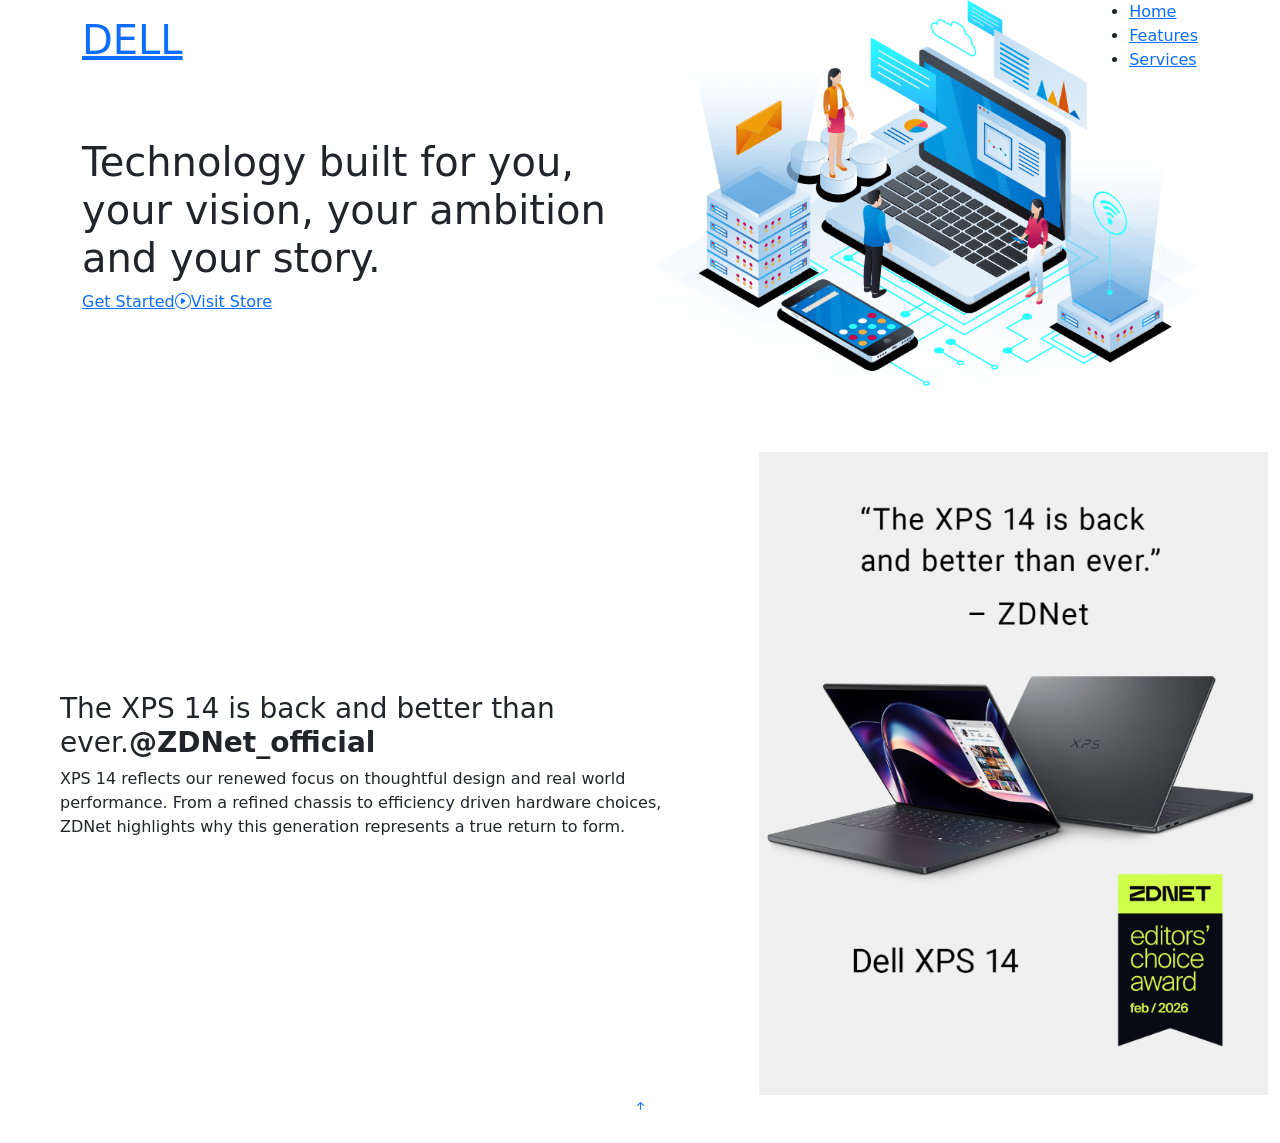
==== commit bbd09d58: "pertemuan 5" ====
--- a/pertemuan5.html
+++ b/pertemuan5.html
@@ -61,7 +61,7 @@
         <nav id="navmenu" class="navmenu">
           <ul>
             <li><a href="pertemuan5.html" class="active">Home</a></li>
-            <li><a href="#why-us">Pitcure</a></li>
+            <li><a href="#why-us">Features</a></li>
             <li><a href="#services">Services</a></li>
           </ul>
           <i class="mobile-nav-toggle d-xl-none bi bi-list"></i>
